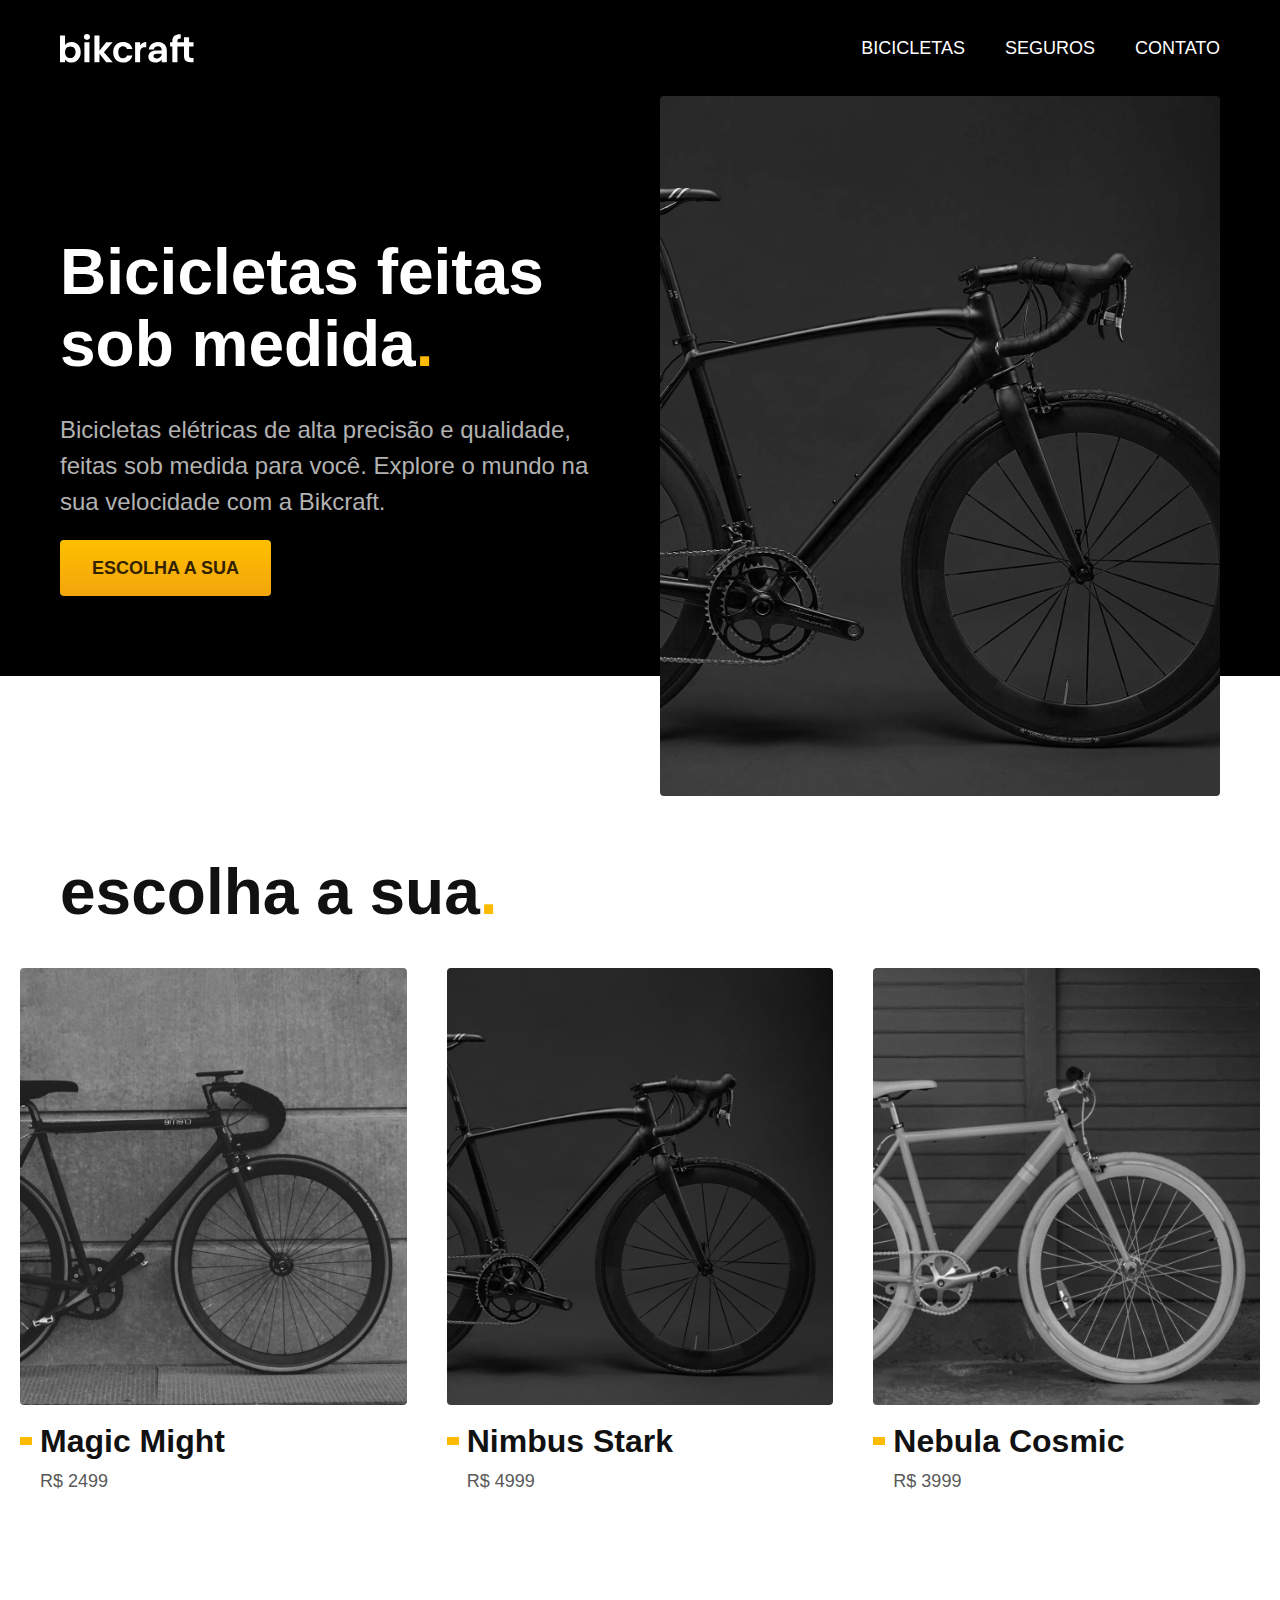
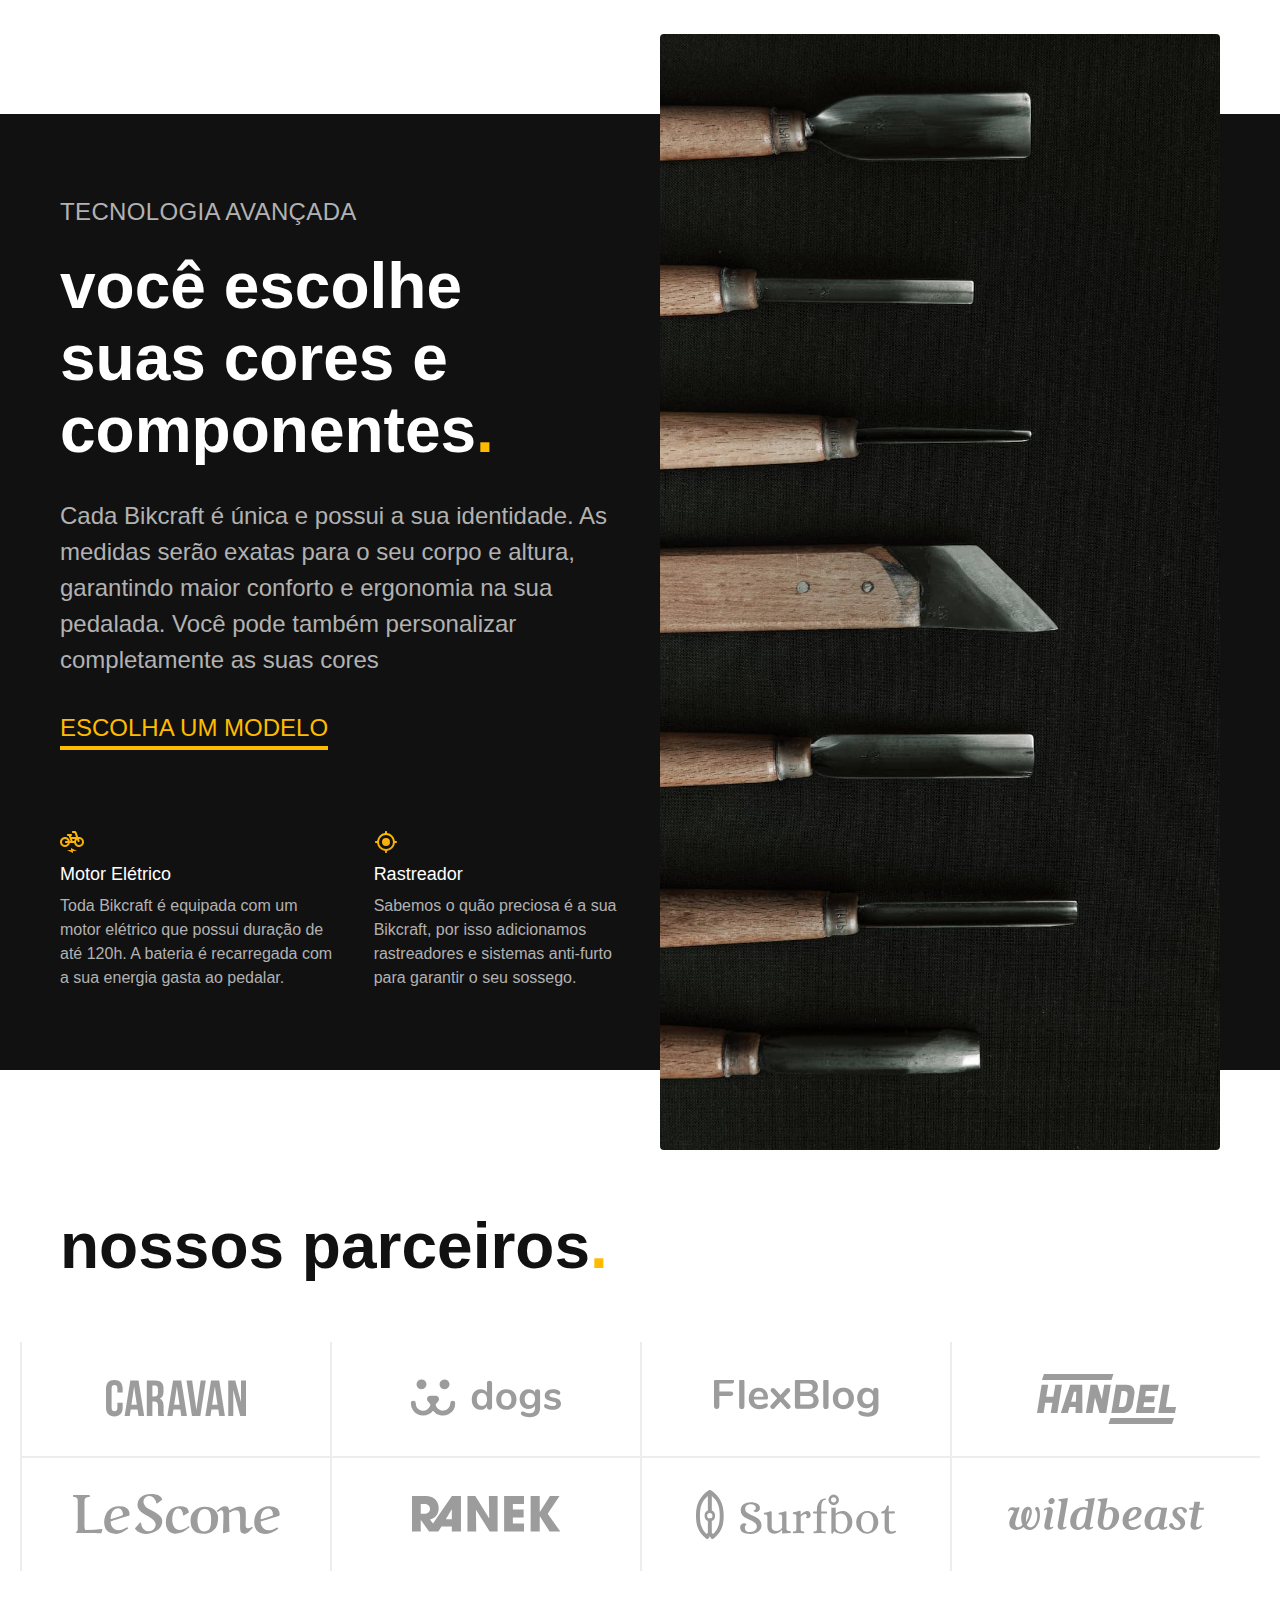
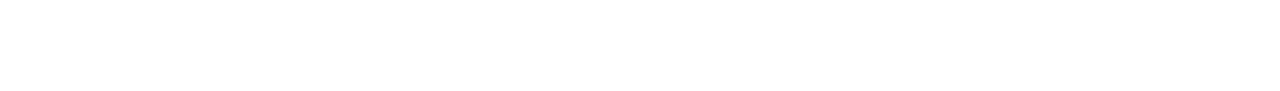
==== index.html @ 12b48ca2 "uma hora" ====
<!DOCTYPE html>
<html lang="pt-br">
<head>
    <meta charset="UTF-8">
    <meta name="viewport" content="width=device-width, initial-scale=1.0">
    <meta name="description" content="Bicicletas elétricas de alta precisão e qualidade, 
    feitas sob medida para você. Explore o mundo na sua velocidade com a Bikcraft.">
    <link rel="stylesheet" href="./style.css">
    <title>Bikcraft - Biclicletas Elétricas </title>
</head>
<body>
    <header class="header-bg">
        <div class="header container">
            <a href="./"><img src="./img/bikcraft.svg" alt="Bikcraft">
            </a>
        
        <nav aria-label="primaria">
            <ul class="header-menu font-1-m cor-0">
                <li><a href="./bicicletas.html">BICICLETAS</a></li>
                <li><a href="./seguros.html">SEGUROS</a></li>
                <li><a href="./Contato.html">CONTATO</a></li>
            </ul>
        </nav>
    </div>
    </header>

<main class="introducao-bg">
    <div class="introducao container">
        <div class="introducao-conteudo">
        <h1 class="font-1-xxl cor-0">Bicicletas feitas sob medida<span class="cor-p1">.</span></h1>
        <p class="font-2-l cor-5">Bicicletas elétricas de alta precisão e qualidade, feitas sob medida para você. 
        Explore o mundo na sua velocidade com a Bikcraft.</p>
        <a class="botao" href="./bicicletas.html">Escolha a sua</a>
    </div>
    <div>
        <img src="./img/fotos/introducao.jpg" alt="Bicicleta elétrica preta">
        </div>
    </div>

</main>
<article class="bicicletas-listas">
    <h2 class="container font-1-xxl">escolha a sua<span class="cor-p1">.</span></h2>

    <ul>
        <li>
            <a href="./bicicletas/magic.html">
            <img src="./img/bicicletas/magic-home.jpg" alt="Bicicleta magic">
            <h3 class="font-1-xl">Magic Might</h3>
            <span class="font-2-m cor-8">R$ 2499</span>
            </a>
        </li>

        <li>
            <a href="./bicicletas/nimbus.html">
            <img src="./img/bicicletas/nimbus-home.jpg" alt="Bicicleta Nimbus">
            <h3 class="font-1-xl">Nimbus Stark</h3>
            <span class="font-2-m cor-8">R$ 4999</span>
            </a>
        </li>

        <li>
            <a href="./bicicletas/nebula.html">
            <img src="./img/bicicletas/nebula-home.jpg" alt="Bicicleta Nebula">
            <h3 class="font-1-xl">Nebula Cosmic</h3>
            <span class="font-2-m cor-8">R$ 3999</span>
            </a>
        </li>
    </ul>
</article>


<article class="tecnologia-bg">
    <div class="tecnologia container">
        <div class="tecnologia-conteudo">
            <span class="font-2-l-b cor-5">Tecnologia Avançada</span>
            <h2 class="font-1-xxl cor-0">você escolhe suas cores e componentes<span class="cor-p1">.</span></h2>
            <p class="font-2-l cor-5">Cada Bikcraft é única e possui a sua identidade. As medidas 
                serão exatas para o seu corpo e altura, garantindo
                 maior conforto e ergonomia na sua pedalada. Você pode 
                também personalizar completamente as suas cores</p>
                <a class="link" href="./bicicletas.html">Escolha um modelo</a>
                <div class="tecnologia-vantagens">
                <div>
                    <img src="./img/icones/eletrica.svg" alt="Icone eletrico">
                    <h3 class="font-1-m cor-0">Motor Elétrico</h3>
                    <p class="font-2-s cor-5">Toda Bikcraft é equipada com um motor elétrico que possui duração de até 
                        120h. A bateria é recarregada com a sua energia gasta ao pedalar.
                    </p>
                </div>

                <div>
                    <img src="./img/icones/rastreador.svg" alt="Icone rastreador">
                    <h3 class="font-1-m cor-0">Rastreador</h3>
                    <p class="font-2-s cor-5">Sabemos o quão preciosa é a sua Bikcraft, por isso
                     adicionamos rastreadores e sistemas anti-furto para garantir o seu sossego.
                    </p>
                </div>
            </div>
        </div>
            <div class="tecnologia-imagem">
                <img src="./img/fotos/tecnologia.jpg" alt="Imagem decorativa">
            </div>
        </div>
</article>

<section class="parceiros" aria-label="Nossos Parceiros">
    <h2 class="container font-1-xxl">nossos parceiros<span class="cor-p1">.</span></h2>

    <ul>
        <li><img src="./img/parceiros/caravan.svg" alt="Caravan"></li>
        <li><img src="./img/parceiros/dogs.svg" alt="Dogs"></li>
        <li><img src="./img/parceiros/flexblog.svg" alt="Flexblog"></li>
        <li><img src="./img/parceiros/handel.svg" alt="Handel"></li>
        <li><img src="./img/parceiros/lescone.svg" alt="Lescone"></li>
        <li><img src="./img/parceiros/ranek.svg" alt="Ranek"></li>
        <li><img src="./img/parceiros/surfbot.svg" alt="Surfbot"></li>
        <li><img src="./img/parceiros/wildbeast.svg" alt="Wildbeast"></li>
    </ul>
</section>
    
</body>

</html>
---- style.css ----
@import "./css/global/header.css";
@import "./css/global/global.css";
@import "./home/introducao.css";
@import "./css/ultilidades/cores.css";
@import "./css/ultilidades/componentes.css";
@import "./css/ultilidades/tipografia.css";
@import "./css/bicicletas/bicicletas-lista.css";
@import "./home/tecnologia.css";
@import "./home/parceiros.css";
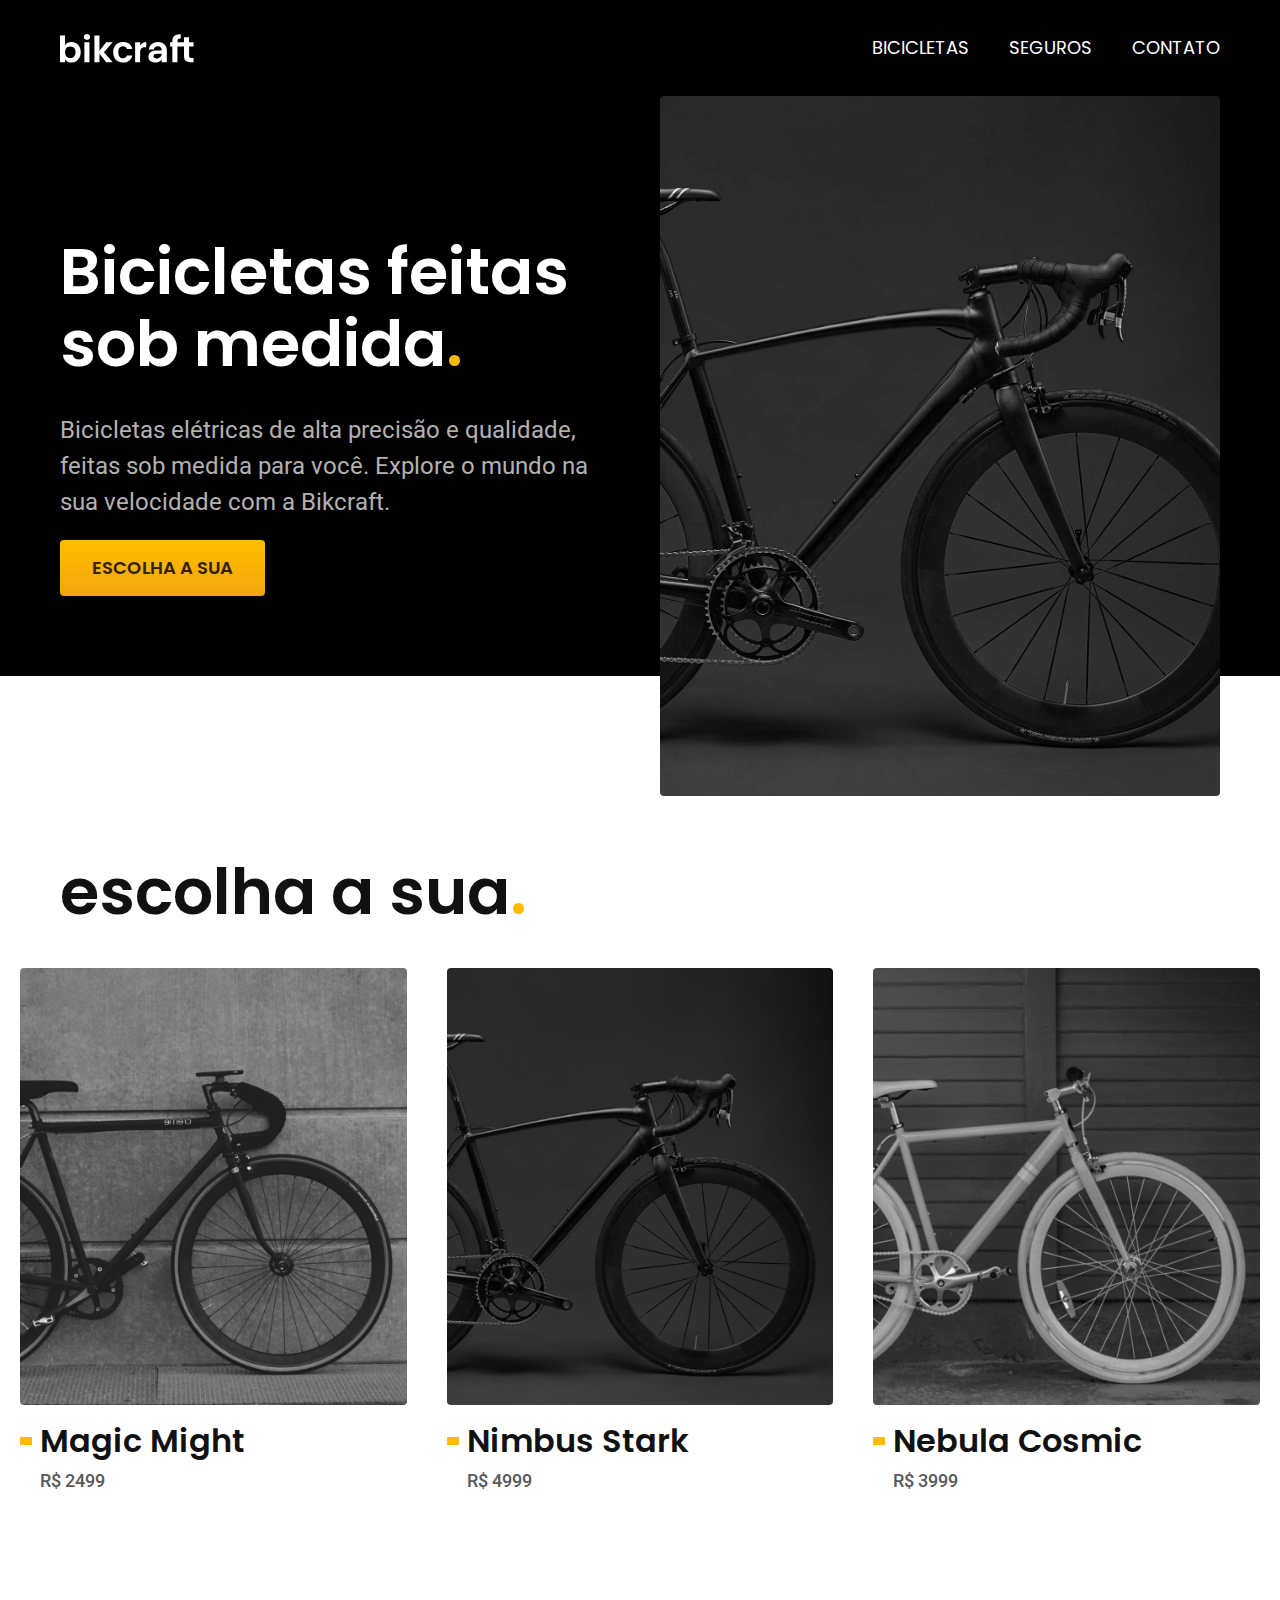
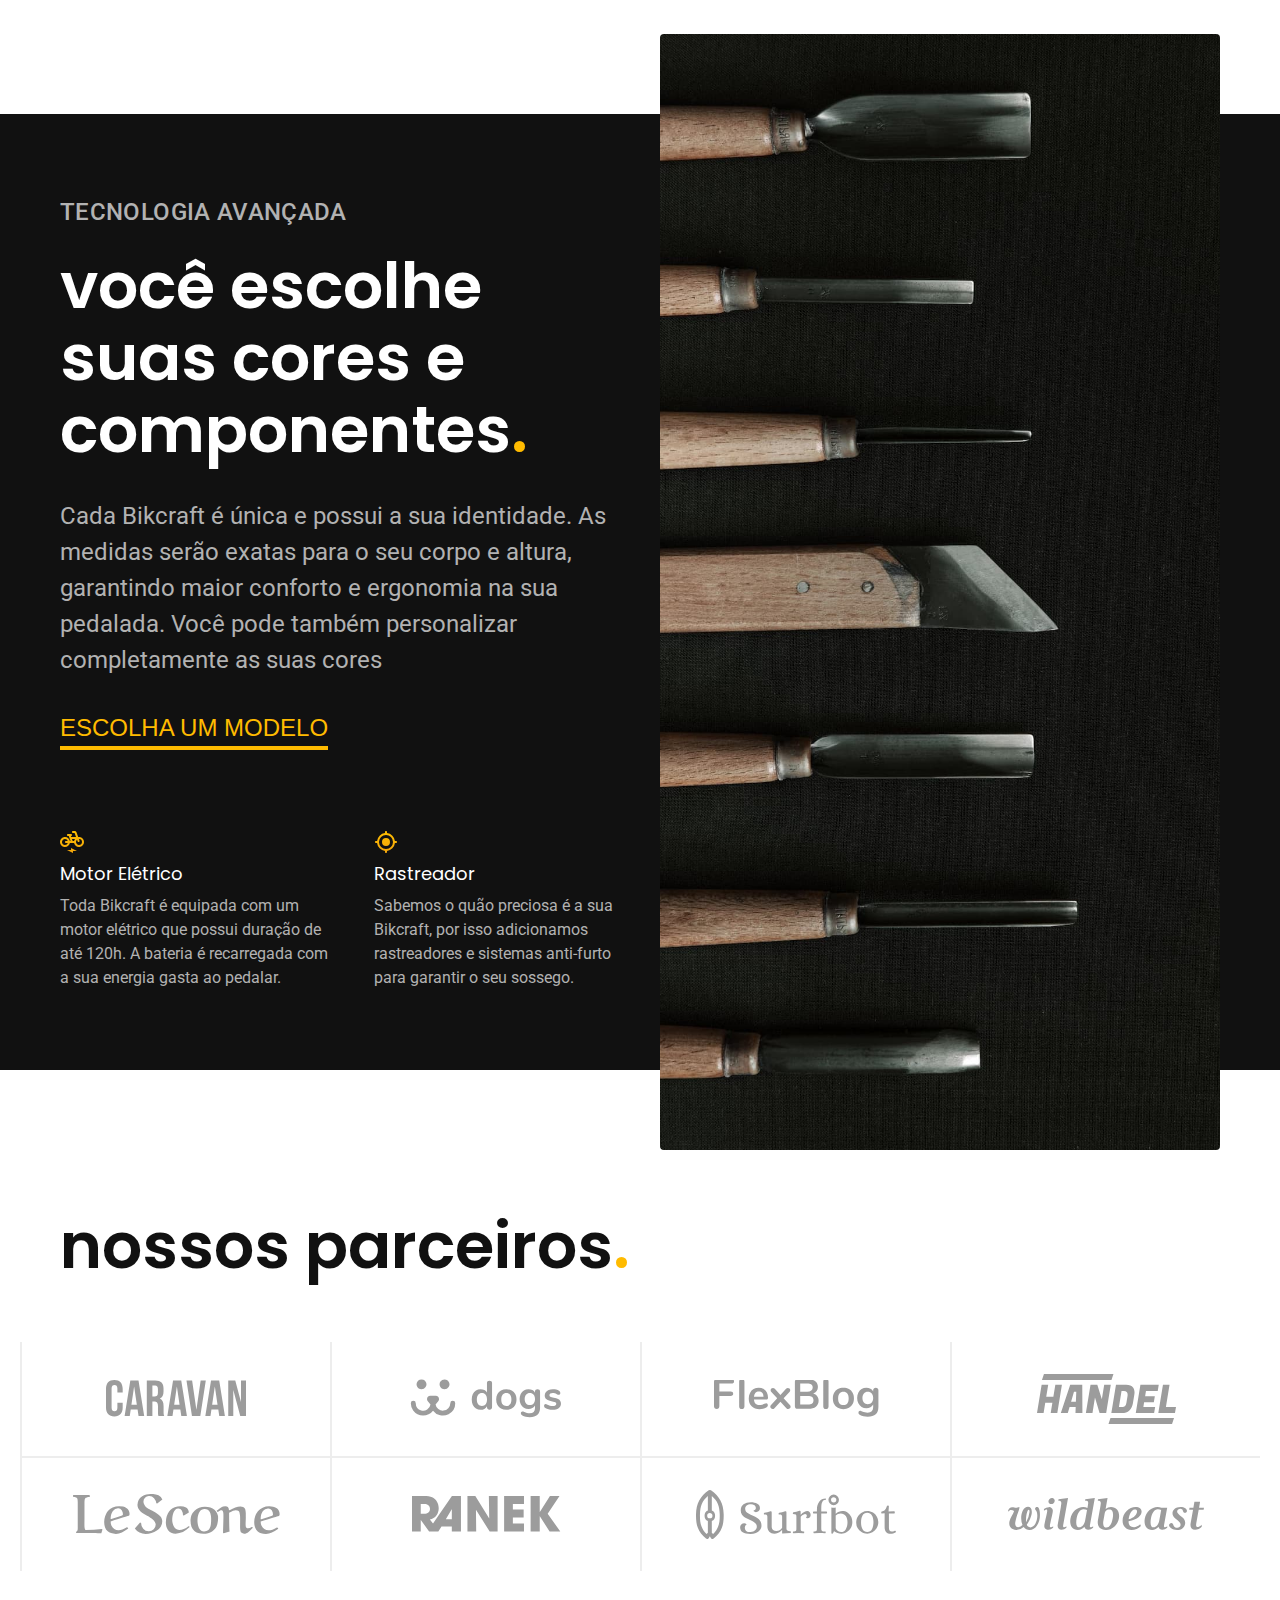
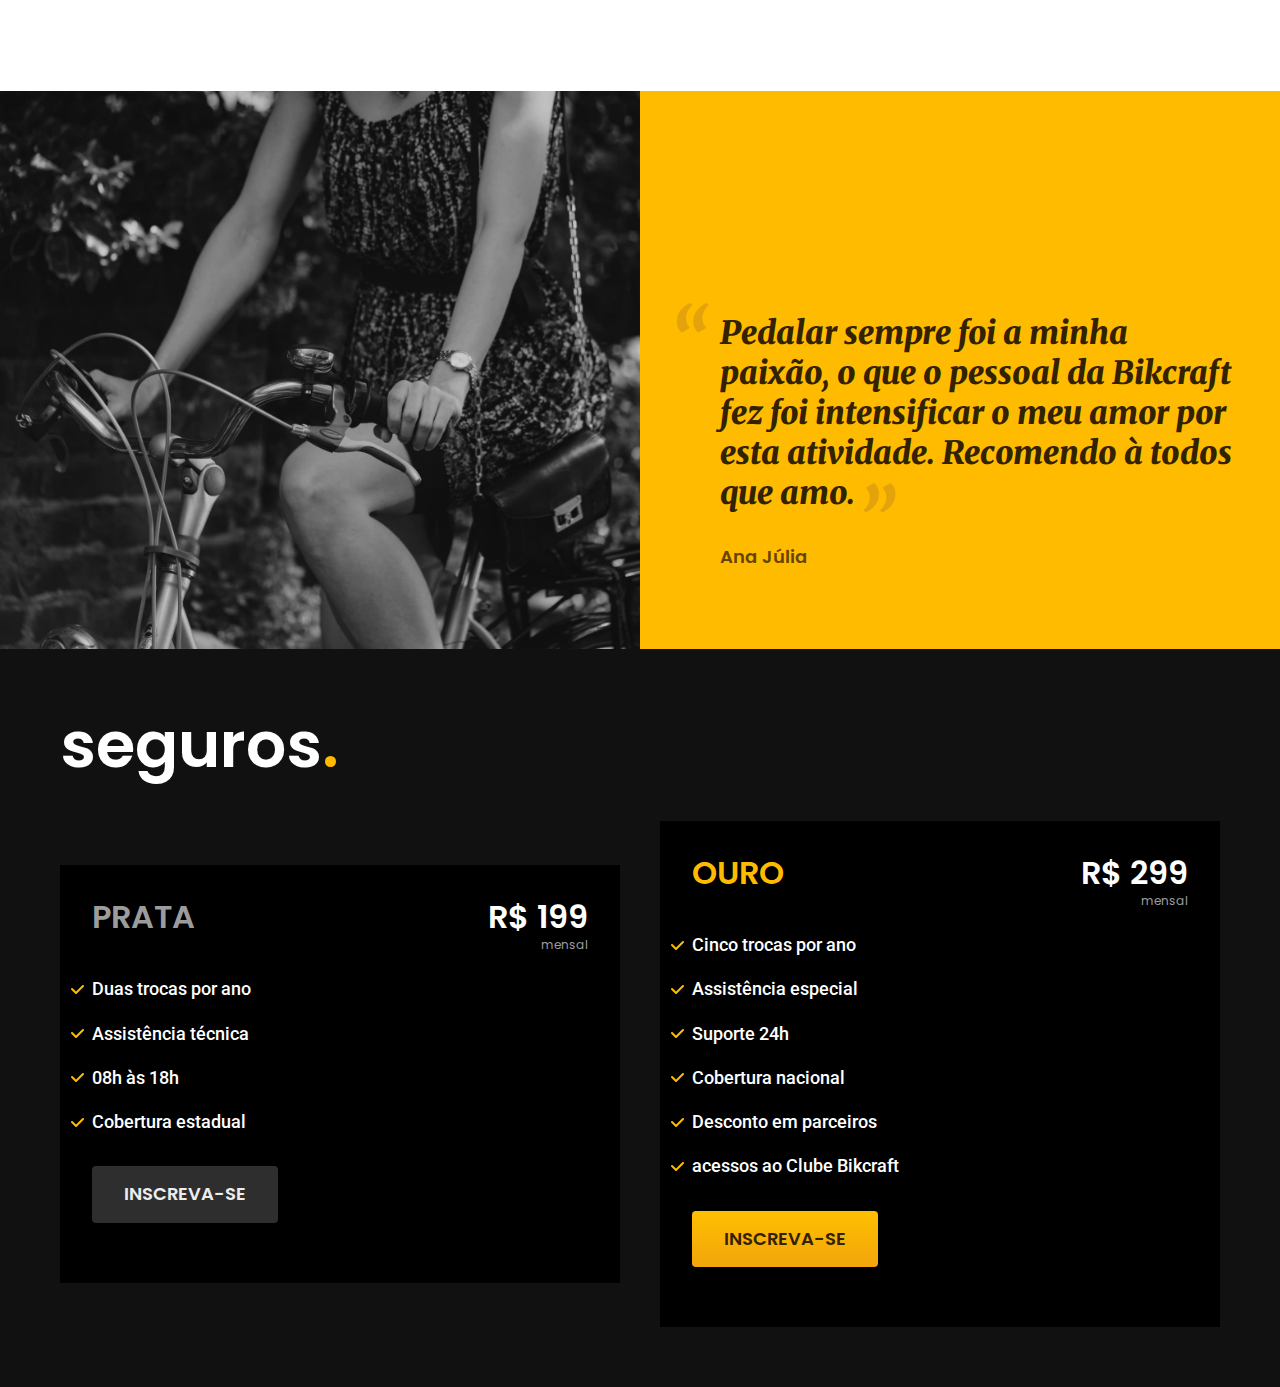
==== commit 013de69c: "seguros" ====
--- a/index.html
+++ b/index.html
@@ -6,6 +6,9 @@
     <meta name="description" content="Bicicletas elétricas de alta precisão e qualidade, 
     feitas sob medida para você. Explore o mundo na sua velocidade com a Bikcraft.">
     <link rel="stylesheet" href="./style.css">
+    <link rel="preconnect" href="https://fonts.googleapis.com">
+    <link rel="preconnect" href="https://fonts.gstatic.com" crossorigin>
+    <link href="https://fonts.googleapis.com/css2?family=Merriweather:ital,wght@1,900&family=Poppins:wght@400;600&family=Roboto:ital,wght@0,500;1,400&display=swap" rel="stylesheet">
     <title>Bikcraft - Biclicletas Elétricas </title>
 </head>
 <body>
@@ -117,7 +120,49 @@
         <li><img src="./img/parceiros/wildbeast.svg" alt="Wildbeast"></li>
     </ul>
 </section>
-    
+    <section class="depoimento" aria-label="Depoimento">
+        <div>
+            <img src="./img/fotos/depoimento.jpg" alt="Foto decorativa">
+        </div>
+            <div class="depoimento-conteudo">
+                <blockquote class="font-1-xl cor-p5">
+                    <p>Pedalar sempre foi a minha paixão, o que o pessoal da 
+                        Bikcraft fez foi intensificar o meu amor por esta atividade. 
+                        Recomendo à todos que amo.</p>
+                    
+                </blockquote>
+                <span class="font-1-m-b cor-p4">Ana Júlia</span>
+            </div>
+    </section>
+    <article class="seguros-bg">
+        <div class="seguros container">
+            <h2 class="font-1-xxl cor-0">seguros<span class="cor-p1">.</span></h2>
+            <div class="seguros-item">
+            <h3 class="font-1-xl cor-6 ">PRATA</h3>
+            <span class="font-1-xl cor-0">R$ 199 <span class="font-1-xs cor-6">mensal</span></span>
+            <ul class="font-2-m cor-0">
+                <li>Duas trocas por ano </li>
+                <li>Assistência técnica</li>
+                <li> 08h às 18h</li>
+                <li>Cobertura estadual</li> 
+            </ul>
+            <a class="botao secundario" href="./orcamento.html">Inscreva-se</a>
+            </div>
+            <div class="seguros-item">
+                <h3 class="font-1-xl cor-p1 ">OURO</h3>
+                <span class="font-1-xl cor-0">R$ 299 <span class="font-1-xs cor-6">mensal</span></span>
+                <ul class="font-2-m cor-0">
+                    <li>Cinco trocas por ano </li>
+                    <li>Assistência especial</li>
+                    <li>Suporte 24h</li>
+                    <li>Cobertura nacional</li> 
+                    <li>Desconto em parceiros</li> 
+                    <li>acessos ao Clube Bikcraft</li> 
+                </ul>
+                <a class="botao" href="./orcamento.html">Inscreva-se</a>
+            </div>
+        </div>
+    </article>
 </body>
 
 </html>--- a/style.css
+++ b/style.css
@@ -7,3 +7,5 @@
 @import "./css/bicicletas/bicicletas-lista.css";
 @import "./home/tecnologia.css";
 @import "./home/parceiros.css";
+@import "./home/depoimento.css";
+@import "./seguros/seguros.css";
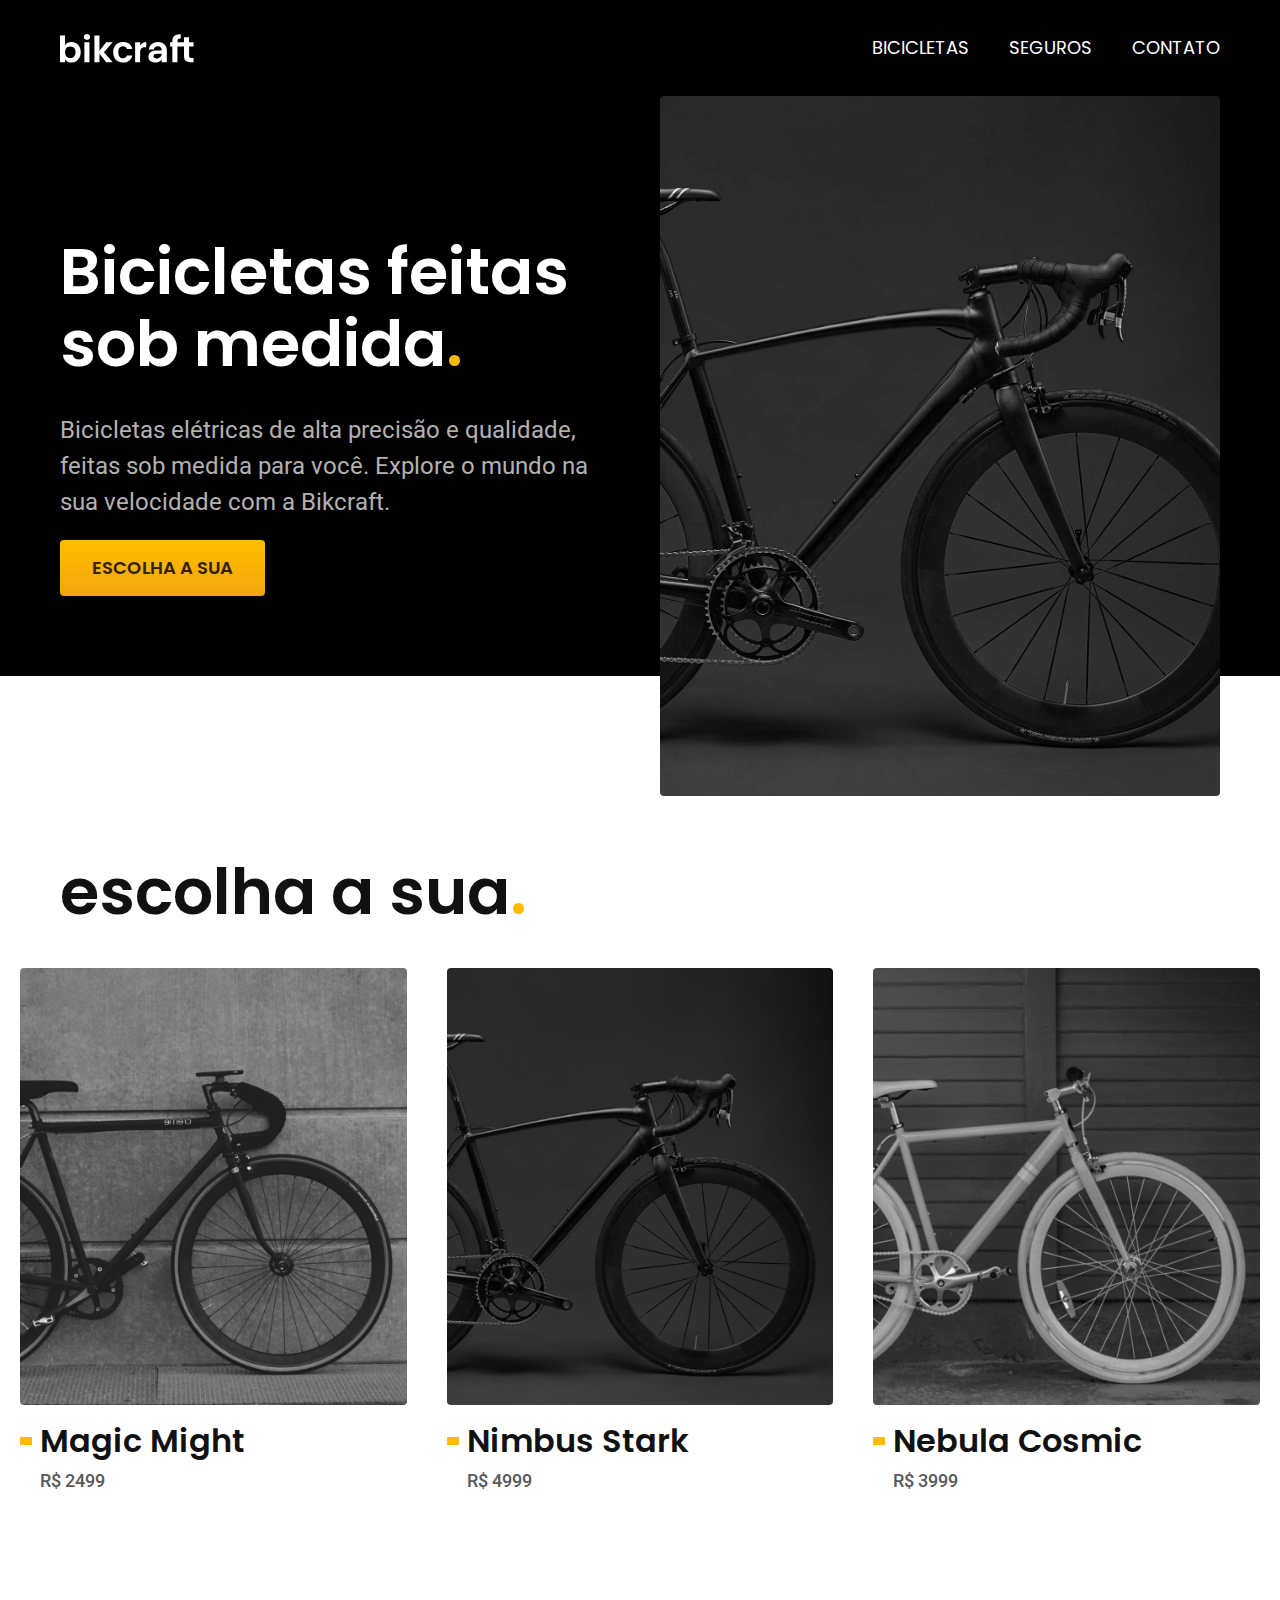
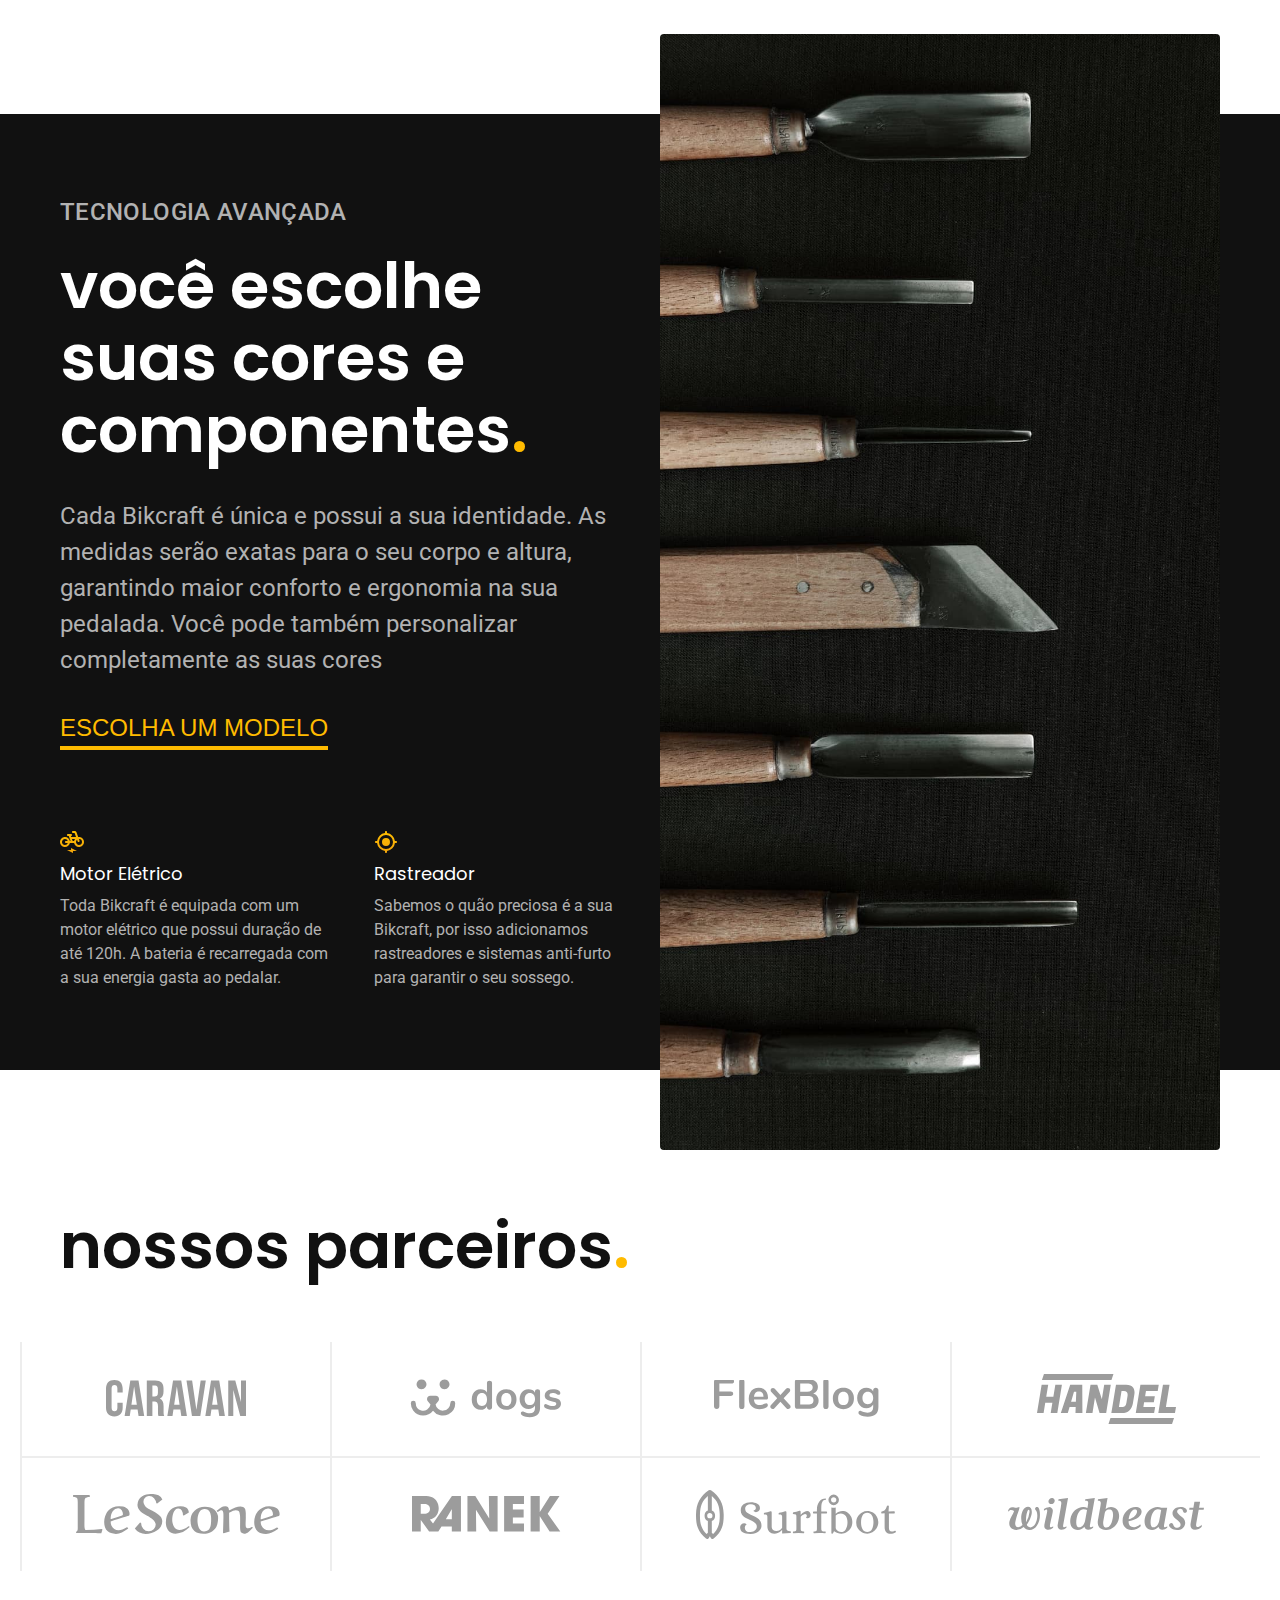
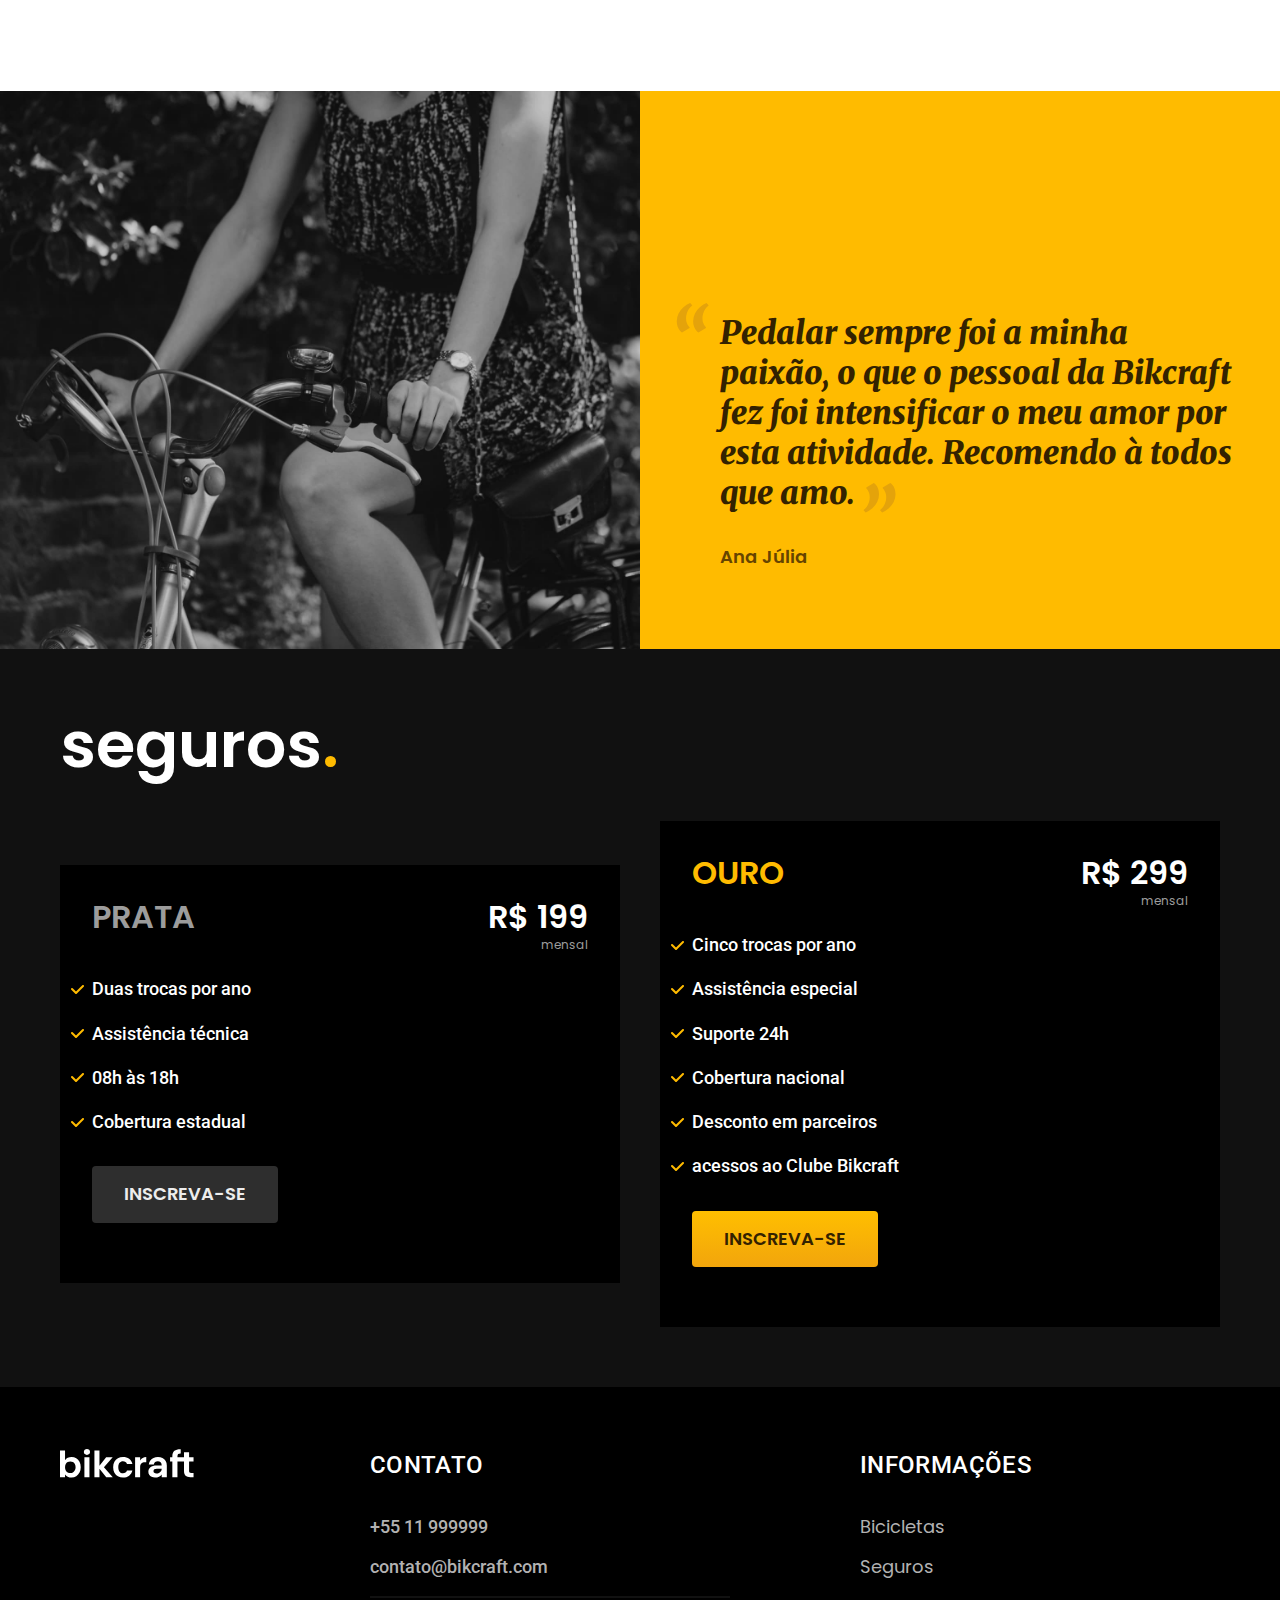
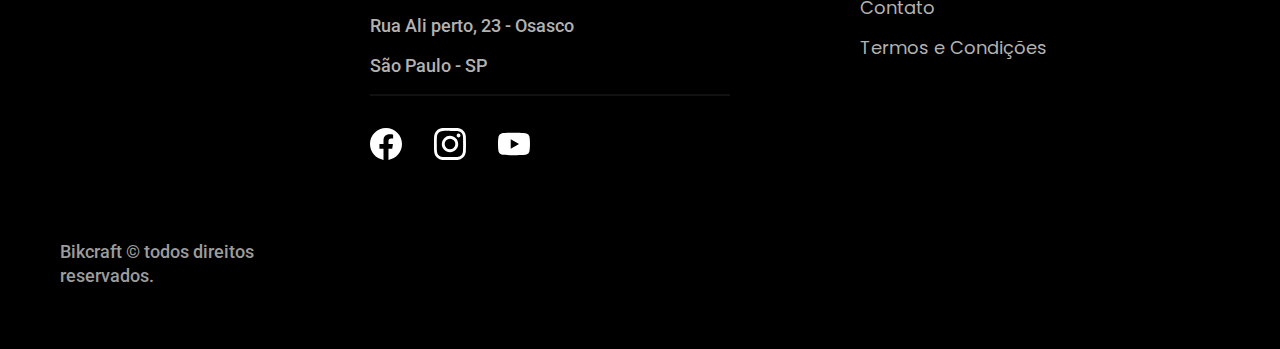
==== commit 9cf5bfe0: "termos" ====
--- a/index.html
+++ b/index.html
@@ -21,7 +21,7 @@
             <ul class="header-menu font-1-m cor-0">
                 <li><a href="./bicicletas.html">BICICLETAS</a></li>
                 <li><a href="./seguros.html">SEGUROS</a></li>
-                <li><a href="./Contato.html">CONTATO</a></li>
+                <li><a href="./contato.html">CONTATO</a></li>
             </ul>
         </nav>
     </div>
@@ -163,6 +163,44 @@
             </div>
         </div>
     </article>
+
+    <footer class="footer-bg">
+        <div class="footer container">
+            <img src="./img/bikcraft.svg" alt="Bikcraft">
+            <div class="footer-contato">
+                <h3 class="font-2-l-b cor-0">Contato</h3>
+                <ul class="cor-5 font-2-m">
+                    <li><a href="tel:+5511999999">+55 11 999999</a></li>
+                    <li><a href="mailto:contato@bikcraft.com">contato@bikcraft.com</a></li>
+                    <li>Rua Ali perto, 23 - Osasco</li>
+                    <li>São Paulo - SP</li>
+                </ul>
+                <div class="footer-redes">
+                    <a href="./">
+                        <img src="./img/redes/facebook.svg" alt="facebook" >
+                    </a>
+                    <a href="./">
+                        <img src="./img/redes/instagram.svg" alt="insta">
+                    </a>
+                    <a href="./">
+                        <img src="./img/redes/youtube.svg" alt="youtube">
+                    </a>
+                </div>
+            </div>
+            <div class="footer-info">
+                <h3 class="font-2-l-b cor-0">Informações</h3>
+                <nav>
+                    <ul class="font-1-m cor-5">
+                        <li><a href="./bicicletas.html">Bicicletas</a></li>
+                        <li><a href="./seguros.html">Seguros</a></li>
+                        <li><a href="./contato.html">Contato</a></li>
+                        <li><a href="./termos.html">Termos e Condições</a></li>
+                    </ul>
+                </nav>
+             </div>
+             <p class=" footer-cop font-2-m cor-6">Bikcraft © todos direitos reservados.</p>
+        </div>
+ </footer>
 </body>
 
 </html>--- a/style.css
+++ b/style.css
@@ -9,3 +9,5 @@
 @import "./home/parceiros.css";
 @import "./home/depoimento.css";
 @import "./seguros/seguros.css";
+@import "./css/global/footer.css";
+@import "./termos/termos.css";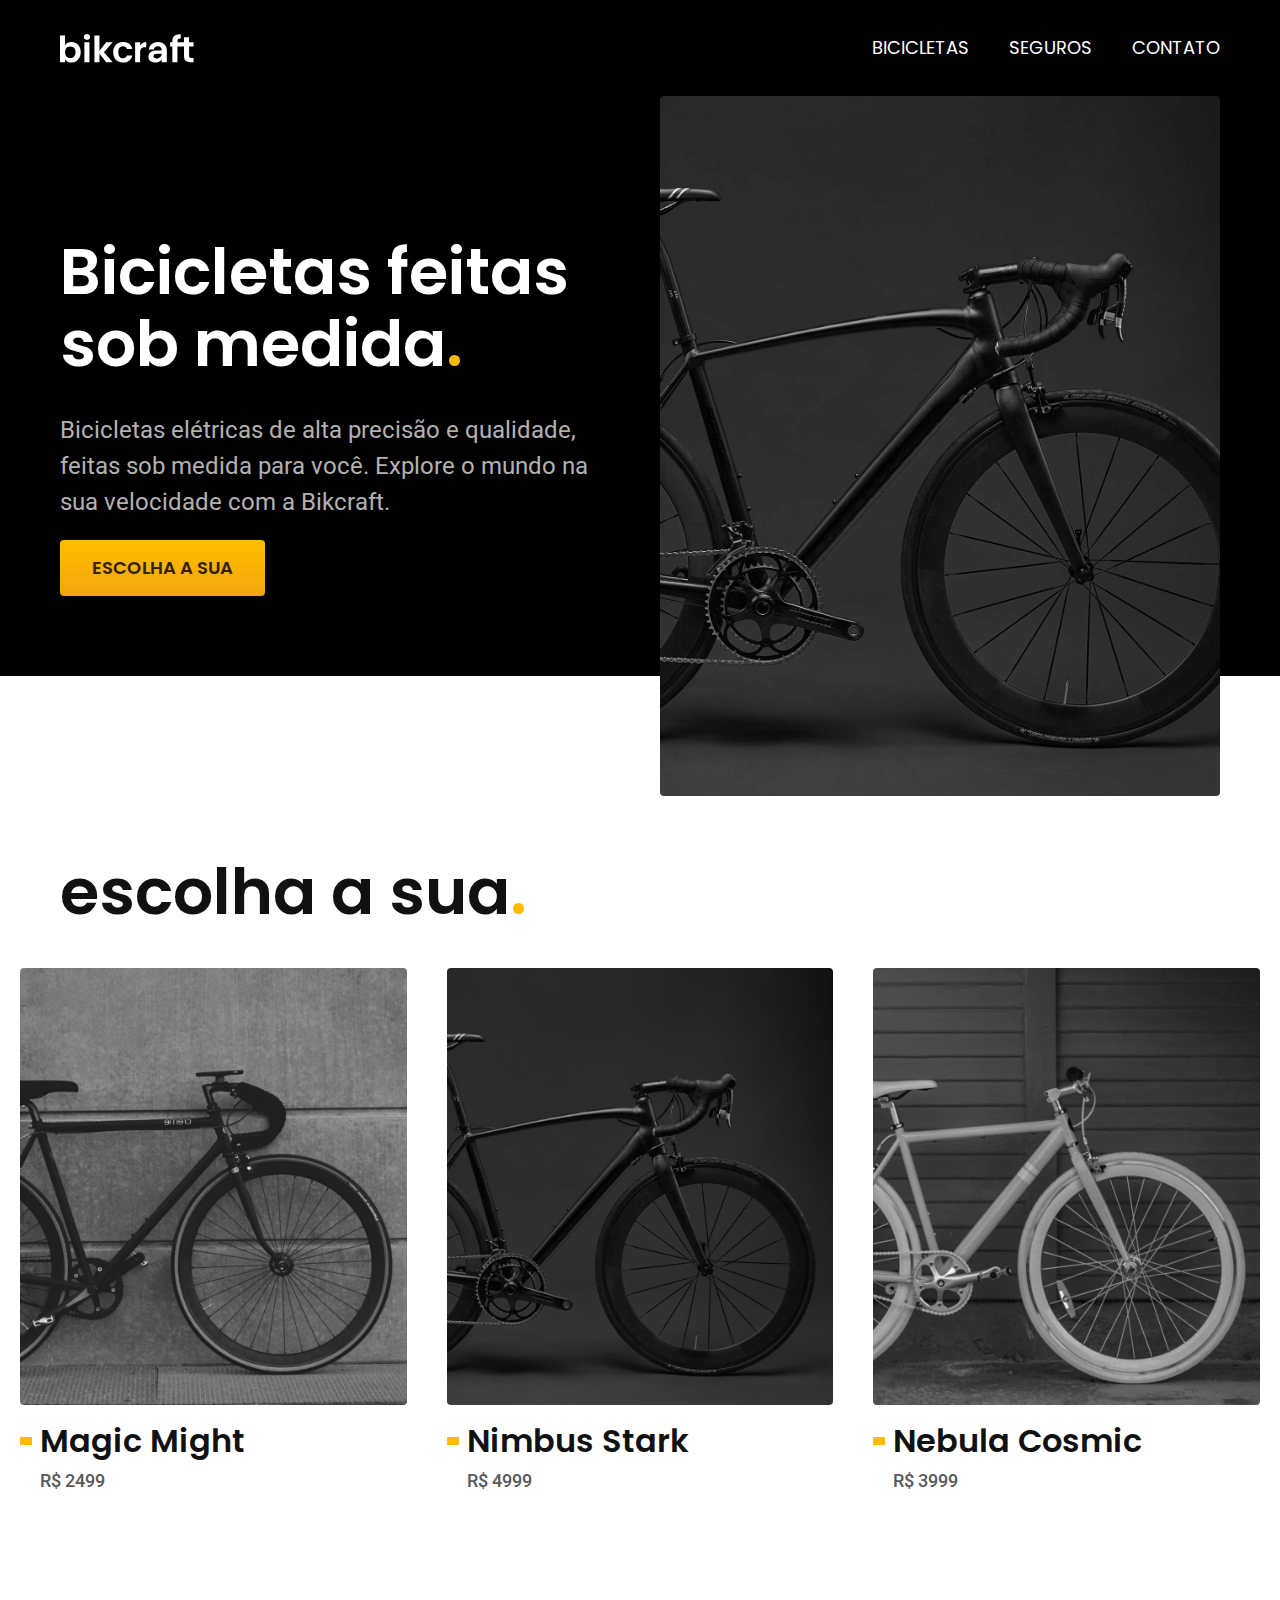
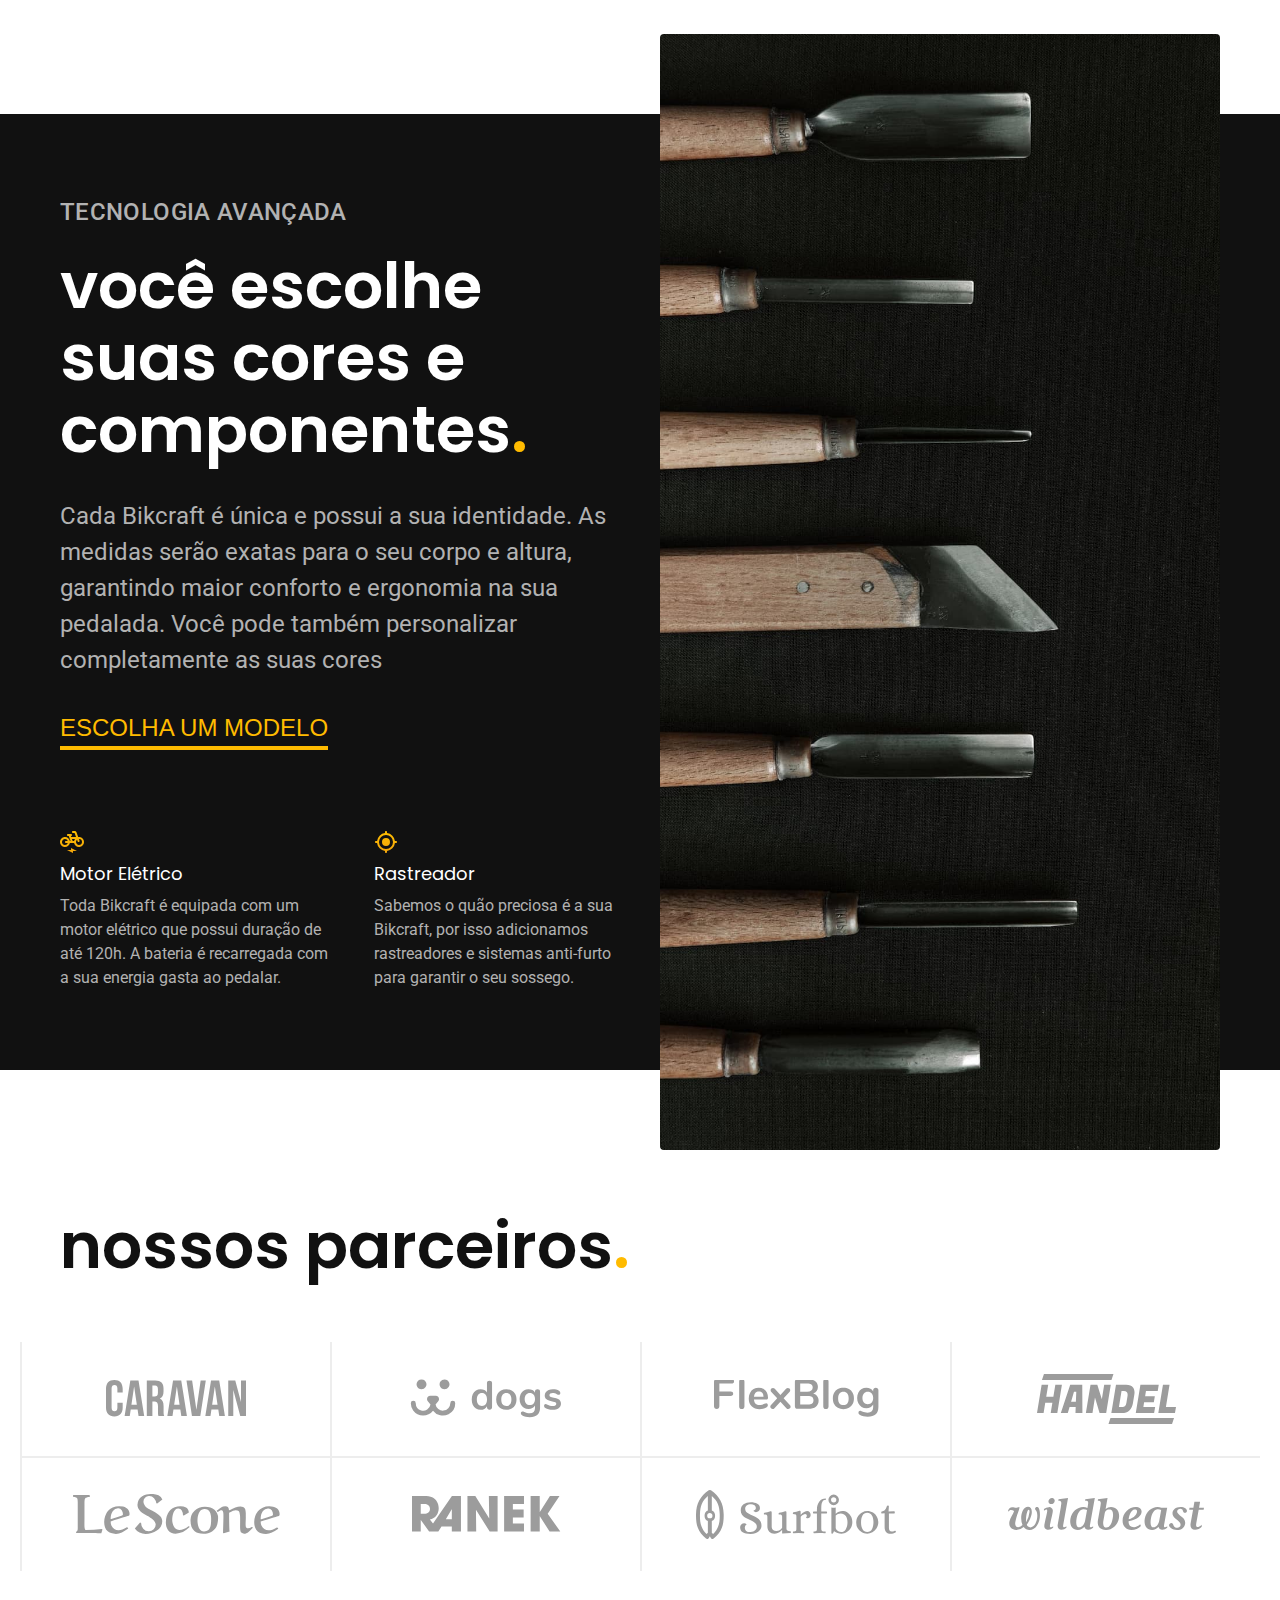
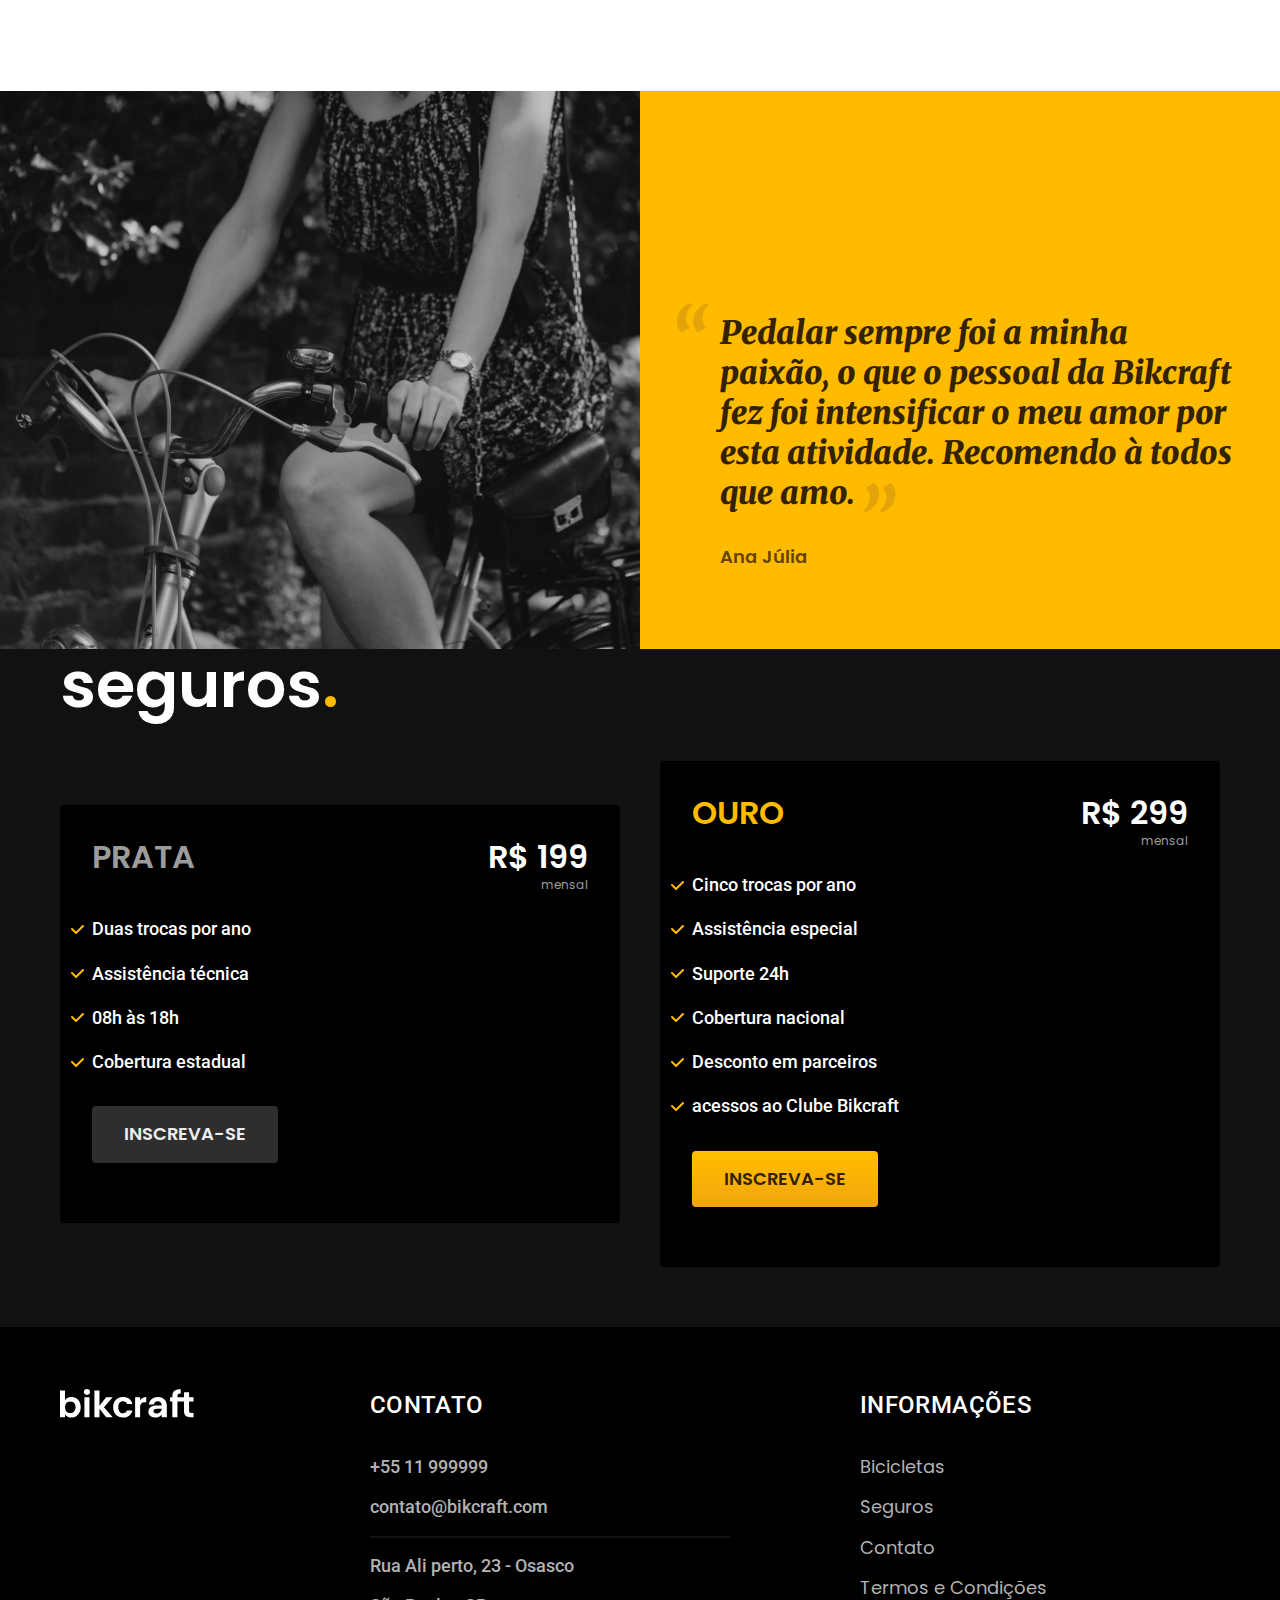
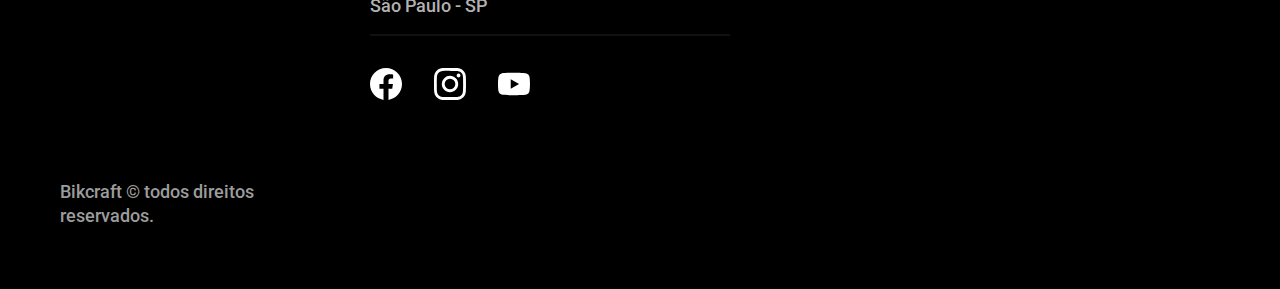
==== commit e65759b9: "contato" ====
--- a/index.html
+++ b/index.html
@@ -9,12 +9,12 @@
     <link rel="preconnect" href="https://fonts.googleapis.com">
     <link rel="preconnect" href="https://fonts.gstatic.com" crossorigin>
     <link href="https://fonts.googleapis.com/css2?family=Merriweather:ital,wght@1,900&family=Poppins:wght@400;600&family=Roboto:ital,wght@0,500;1,400&display=swap" rel="stylesheet">
-    <title>Bikcraft - Biclicletas Elétricas </title>
+    <title>Bikcraft |Biclicletas Elétricas </title>
 </head>
 <body>
     <header class="header-bg">
         <div class="header container">
-            <a href="./"><img src="./img/bikcraft.svg" alt="Bikcraft">
+            <a href="./index.html"><img src="./img/bikcraft.svg" alt="Bikcraft">
             </a>
         
         <nav aria-label="primaria">
--- a/style.css
+++ b/style.css
@@ -10,4 +10,12 @@
 @import "./home/depoimento.css";
 @import "./seguros/seguros.css";
 @import "./css/global/footer.css";
-@import "./termos/termos.css";+@import "./termos/termos.css";
+@import "./css/bicicletas/bicicletas.css";
+@import "./seguros/vantagens.css";
+@import "./seguros/perguntas.css";
+@import "./css/bicicletas/bicicleta.css";
+@import "./bicicletas/seguro.css";
+@import "./contato/contato.css";
+@import "./css/ultilidades/formulario.css";
+@import "./contato/lojas.css";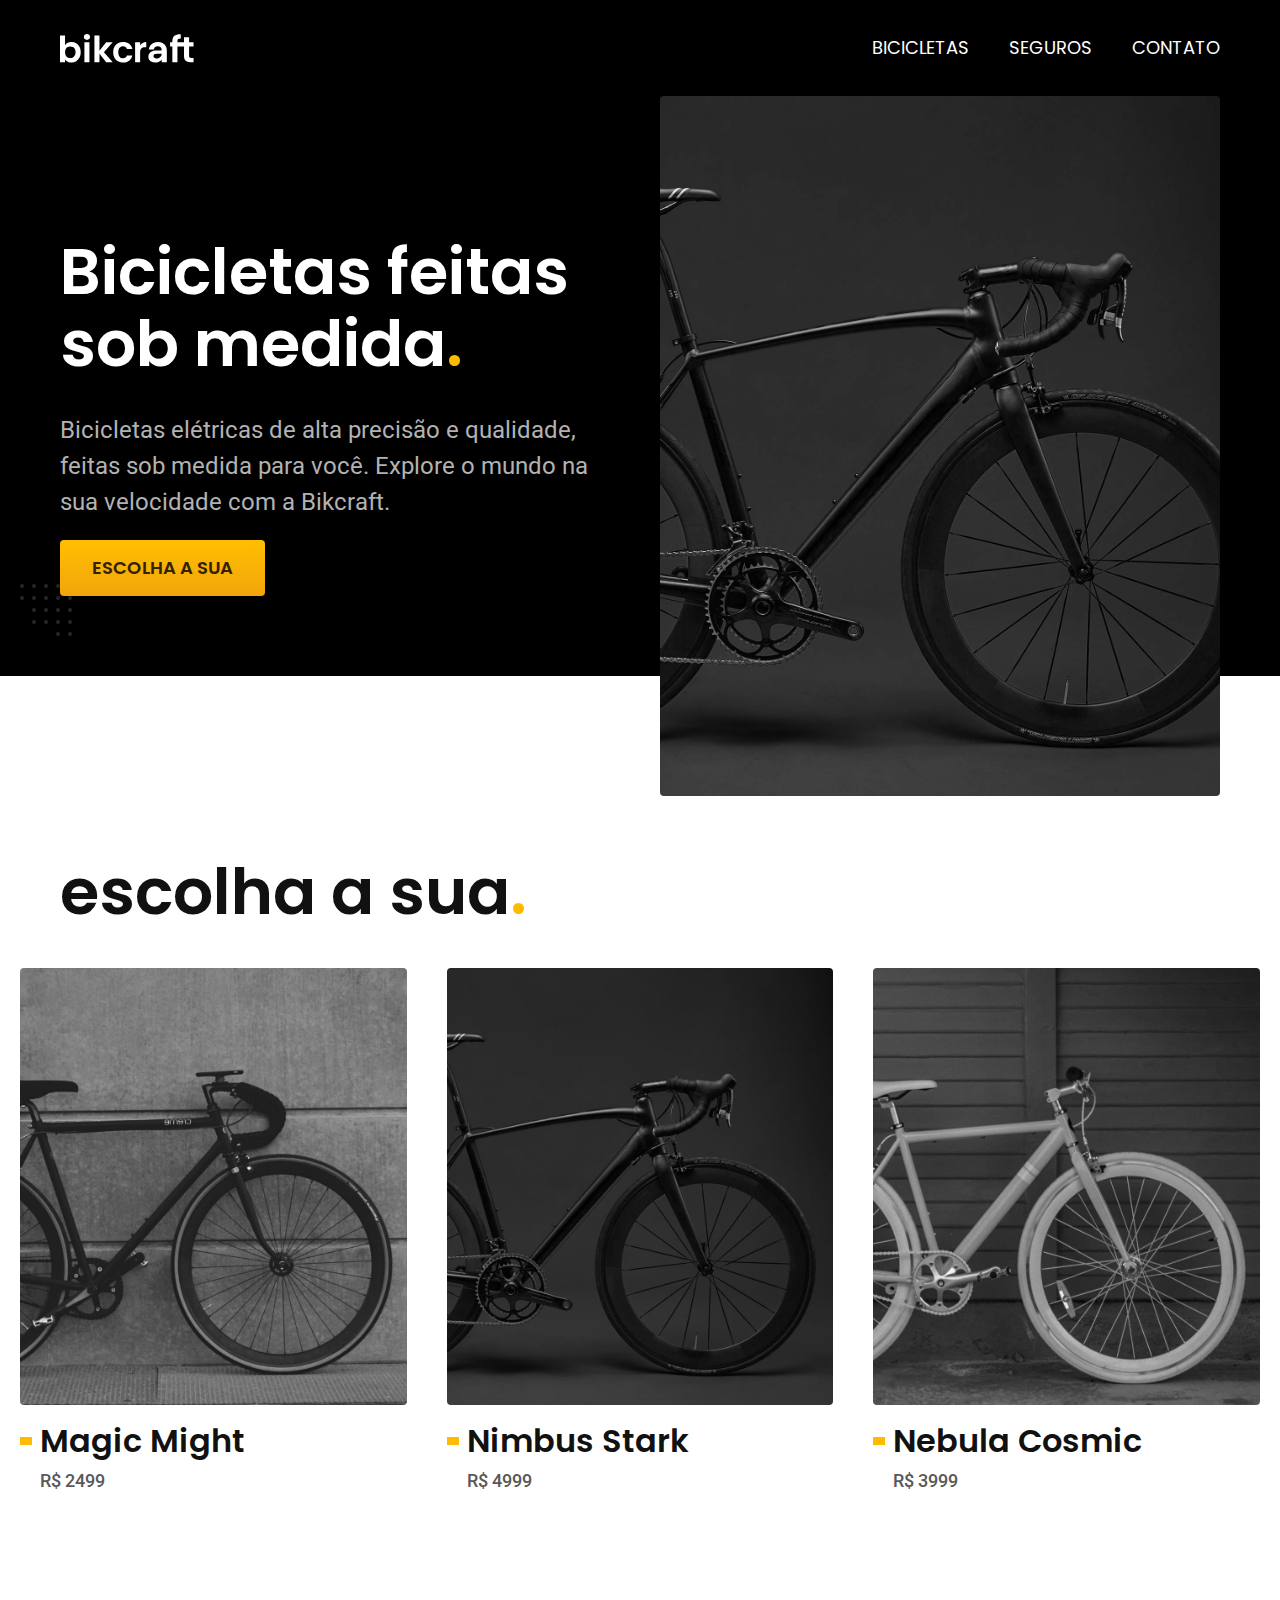
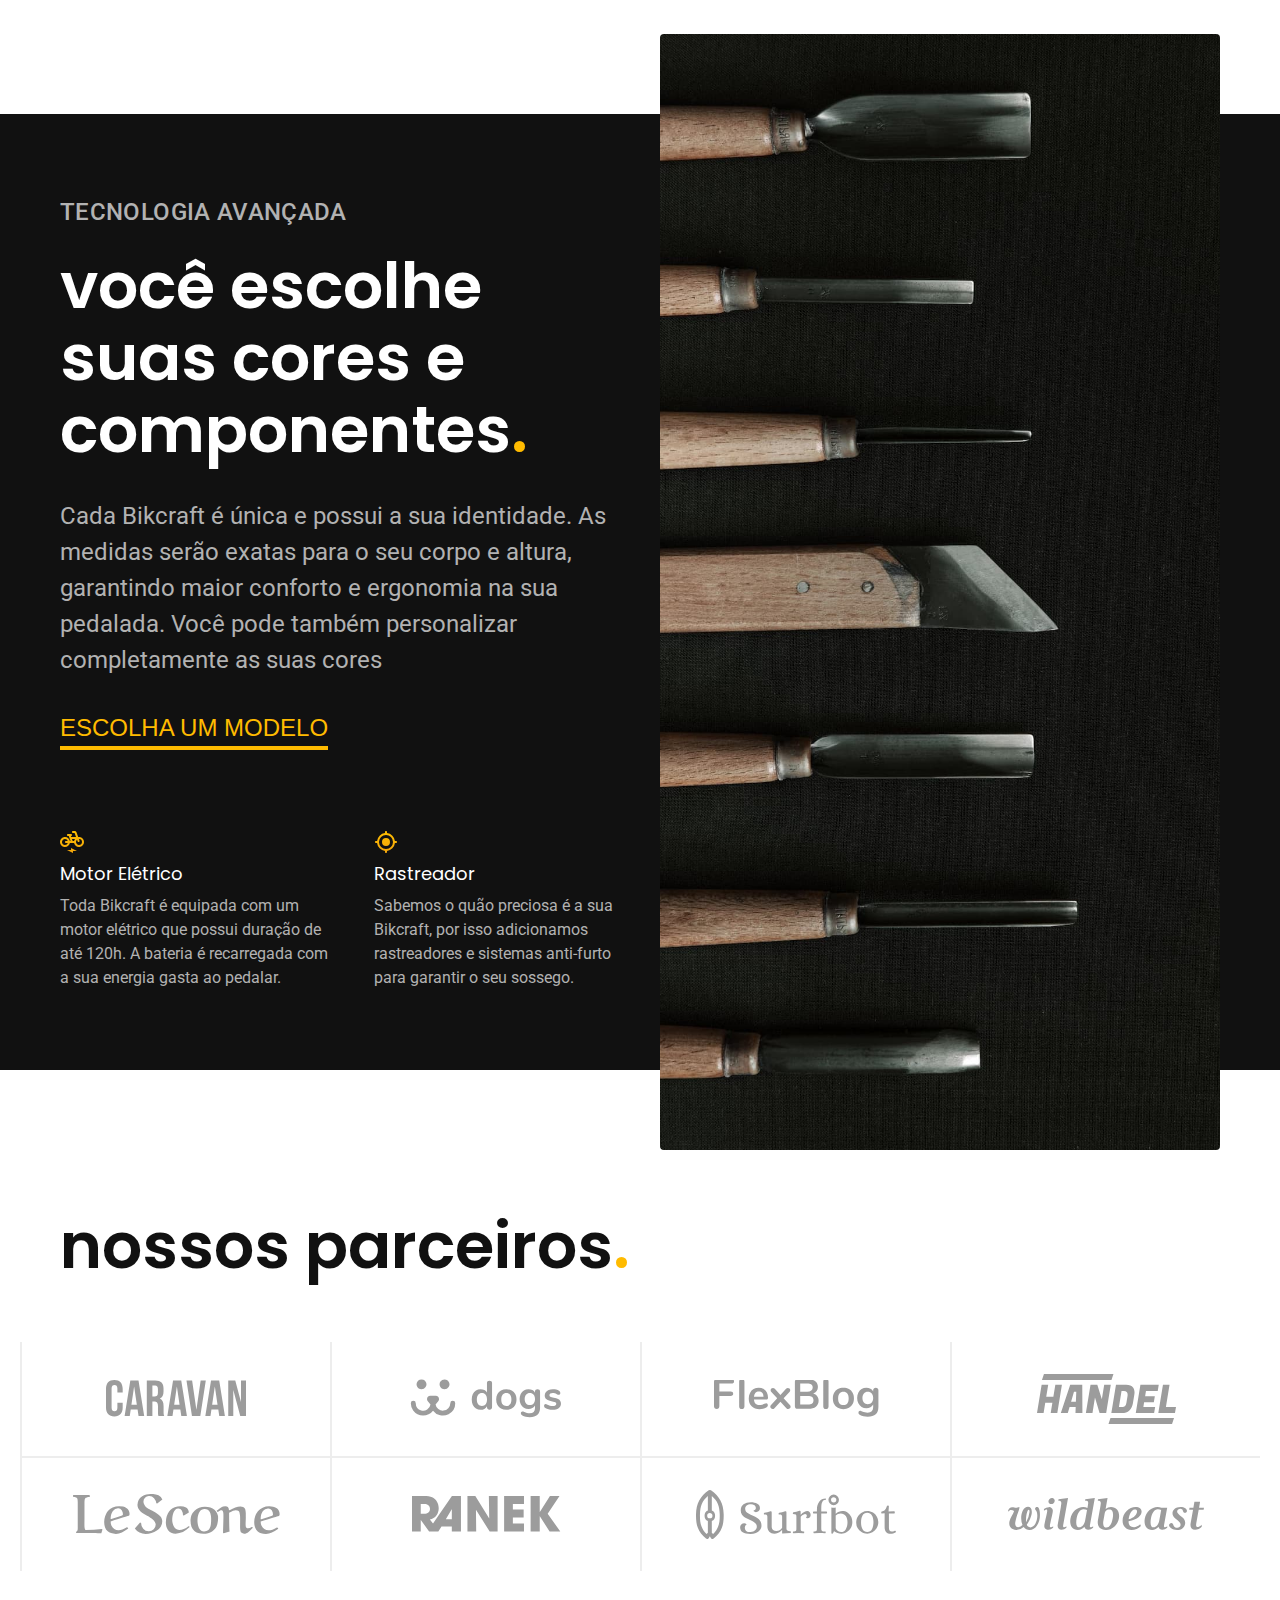
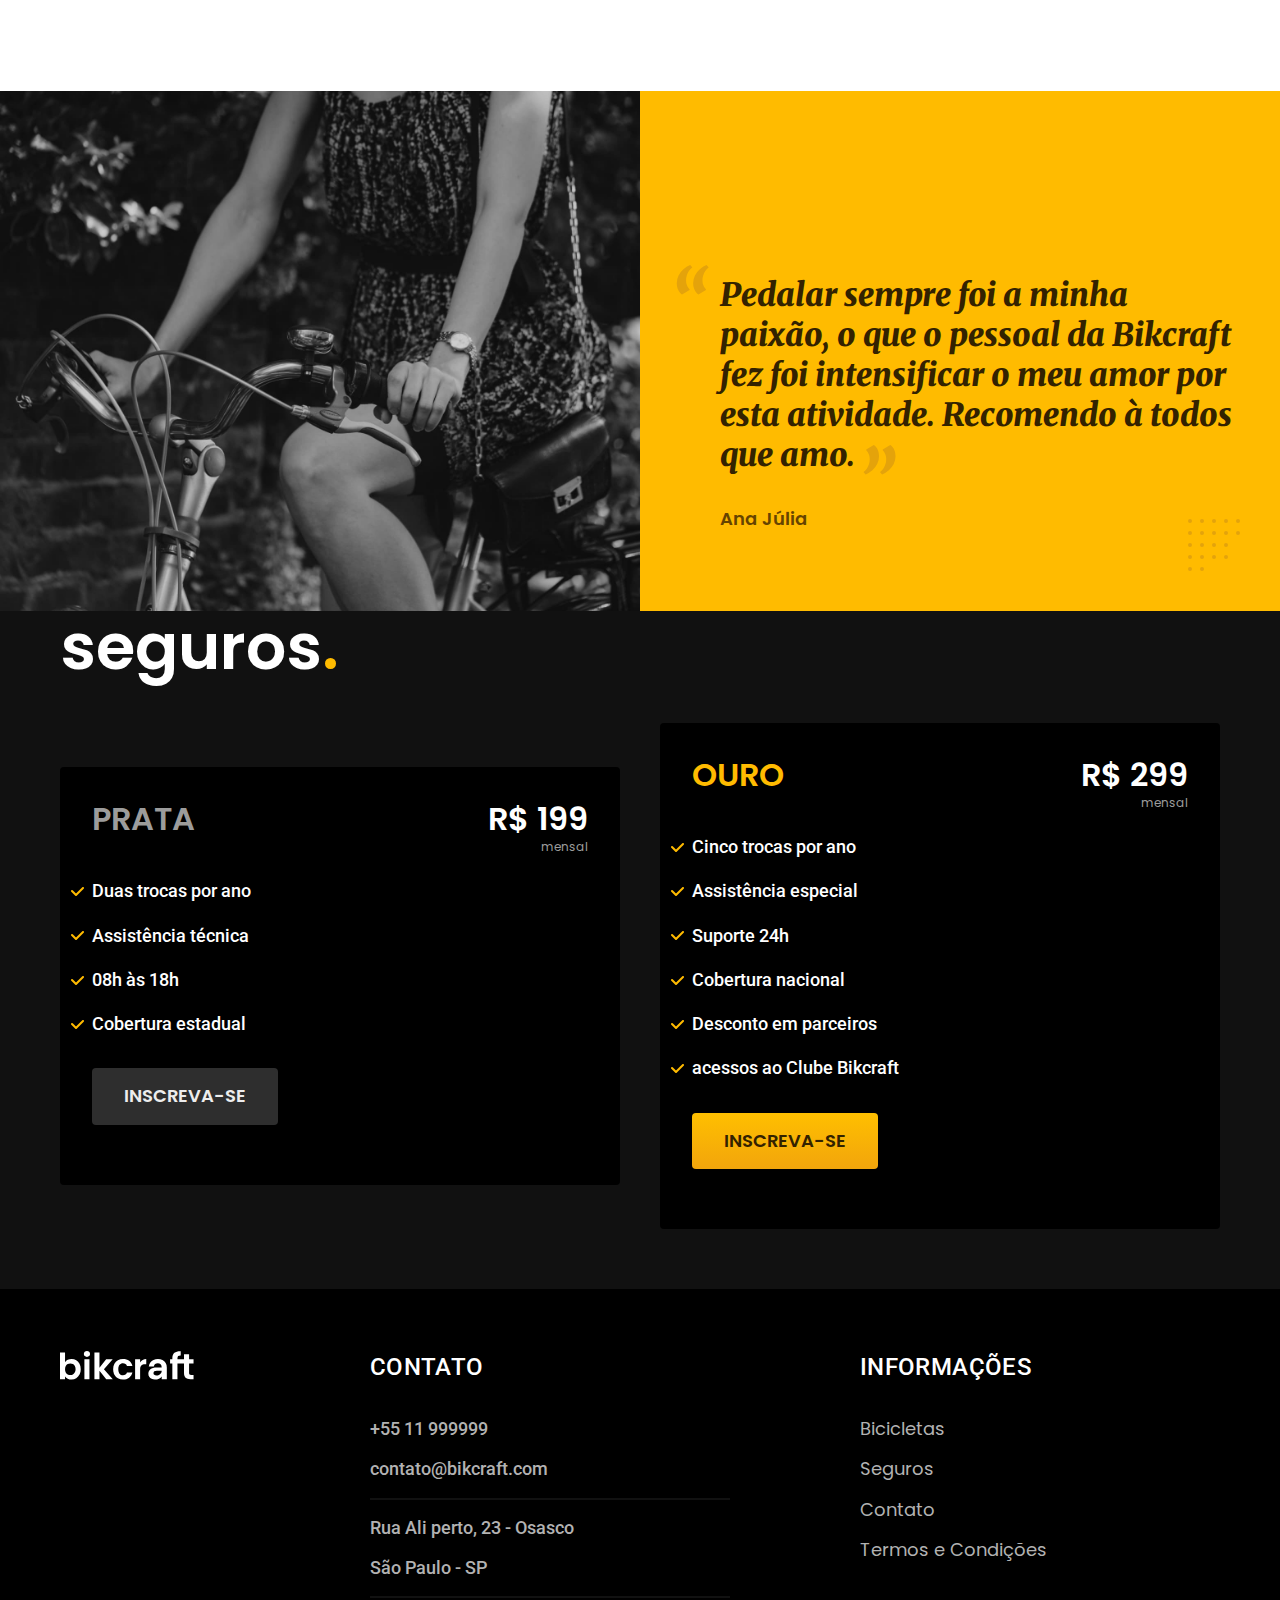
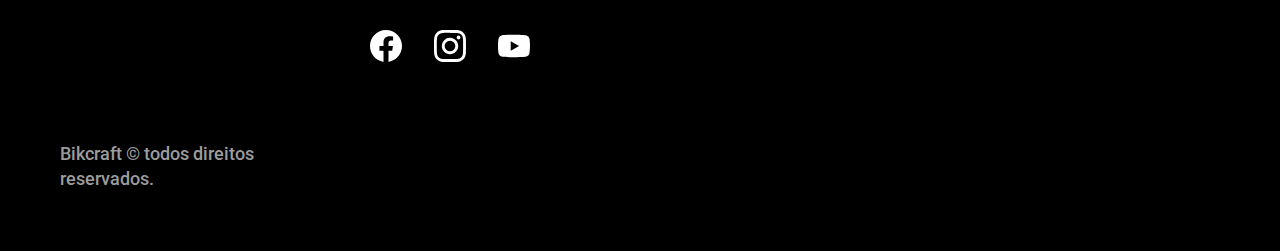
==== commit 54840429: "parte de hmtl" ====
--- a/index.html
+++ b/index.html
@@ -5,6 +5,7 @@
     <meta name="viewport" content="width=device-width, initial-scale=1.0">
     <meta name="description" content="Bicicletas elétricas de alta precisão e qualidade, 
     feitas sob medida para você. Explore o mundo na sua velocidade com a Bikcraft.">
+    <link rel="preload" href="./style.css" as="style">
     <link rel="stylesheet" href="./style.css">
     <link rel="preconnect" href="https://fonts.googleapis.com">
     <link rel="preconnect" href="https://fonts.gstatic.com" crossorigin>
@@ -14,7 +15,7 @@
 <body>
     <header class="header-bg">
         <div class="header container">
-            <a href="./index.html"><img src="./img/bikcraft.svg" alt="Bikcraft">
+            <a href="./index.html"><img src="./img/bikcraft.svg" width="136" height="32" alt="Bikcraft">
             </a>
         
         <nav aria-label="primaria">
@@ -35,11 +36,11 @@
         Explore o mundo na sua velocidade com a Bikcraft.</p>
         <a class="botao" href="./bicicletas.html">Escolha a sua</a>
     </div>
-    <div>
+    <picture>
+        <source media="(max-width:800px)" srcset="./img/bicicletas/nimbus.jpg">
         <img src="./img/fotos/introducao.jpg" alt="Bicicleta elétrica preta">
-        </div>
-    </div>
-
+    </picture>
+    
 </main>
 <article class="bicicletas-listas">
     <h2 class="container font-1-xxl">escolha a sua<span class="cor-p1">.</span></h2>
--- a/style.css
+++ b/style.css
@@ -18,4 +18,5 @@
 @import "./bicicletas/seguro.css";
 @import "./contato/contato.css";
 @import "./css/ultilidades/formulario.css";
-@import "./contato/lojas.css";+@import "./contato/lojas.css";
+@import "./orcamento/orcamento.css";--- a/style.css
+++ b/style.css
@@ -18,4 +18,5 @@
 @import "./bicicletas/seguro.css";
 @import "./contato/contato.css";
 @import "./css/ultilidades/formulario.css";
-@import "./contato/lojas.css";+@import "./contato/lojas.css";
+@import "./orcamento/orcamento.css";